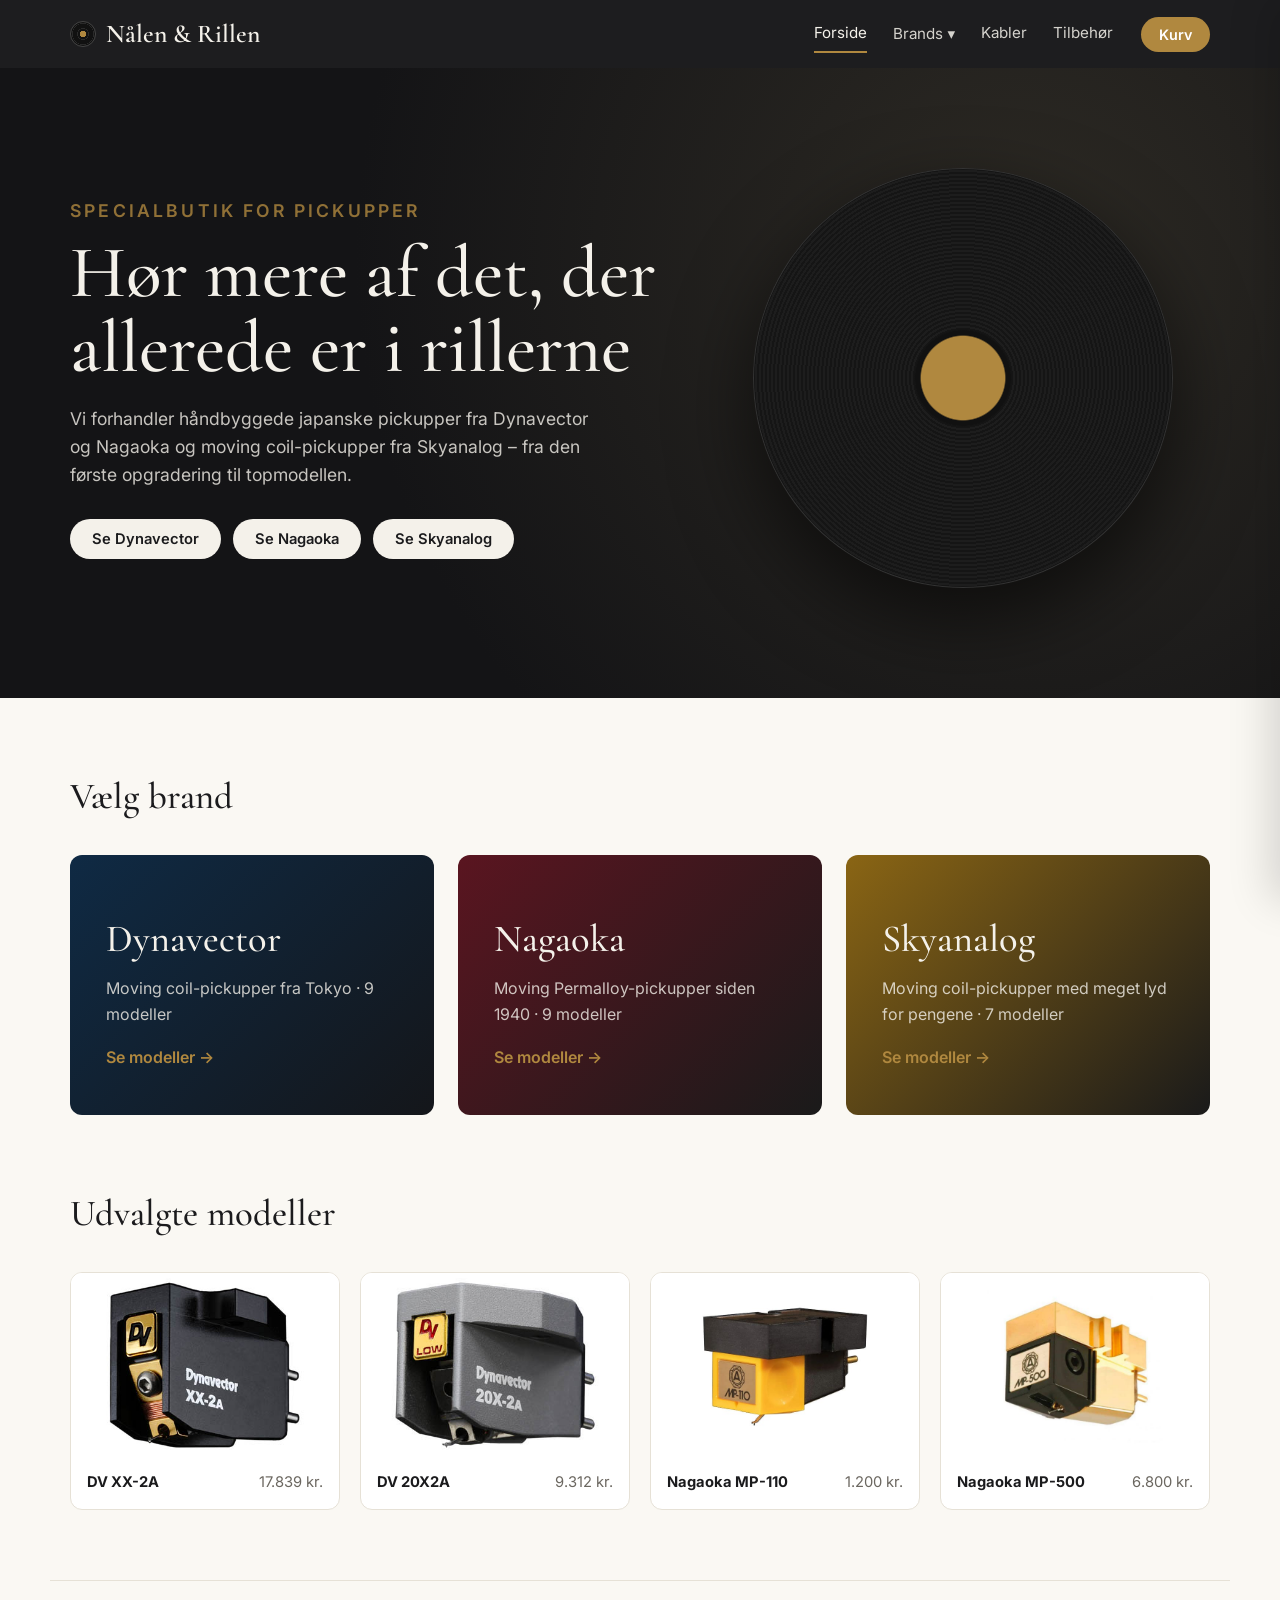
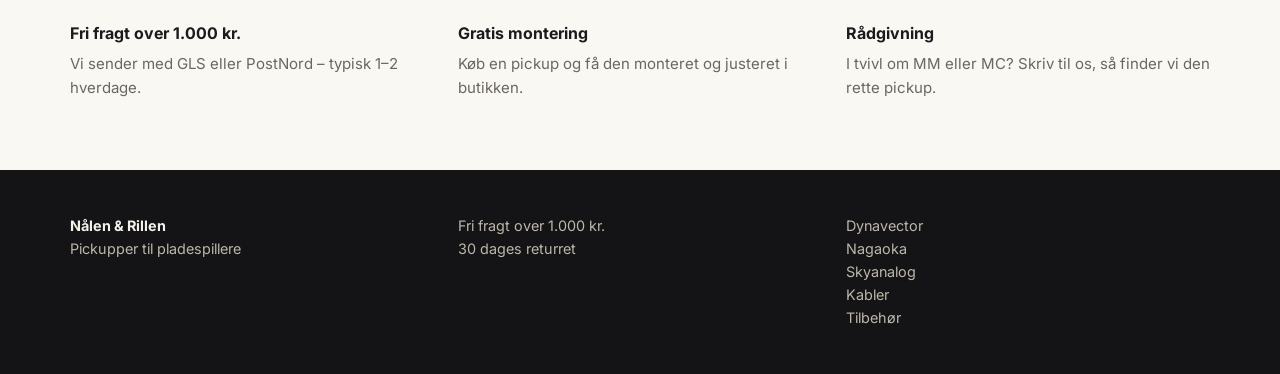
==== index.html @ a2f9fb9b "Nyt brand: Skyanalog (7 MC-pickupper) med priser fra prislisten 2025 og billeder fra skyanalog.com C" ====
<!doctype html>
<html lang="da">
<head>
  <meta charset="utf-8">
  <meta name="viewport" content="width=device-width, initial-scale=1">
  <link rel="preconnect" href="https://fonts.googleapis.com">
  <link href="https://fonts.googleapis.com/css2?family=Cormorant+Garamond:wght@500;600&family=Inter:wght@400;500;600;700&display=swap" rel="stylesheet">
  <link rel="stylesheet" href="css/style.css">
  <script src="js/products.js" defer></script>
  <script src="js/cardas.js" defer></script>
  <script src="js/skyanalog.js" defer></script>
  <script src="js/shop.js" defer></script>
  <title>Nålen & Rillen – Pickupper fra Dynavector, Nagaoka og Skyanalog</title>
</head>
<body data-page="home">
  <section class="hero">
    <div class="wrap hero-inner">
      <div>
        <p class="eyebrow">Specialbutik for pickupper</p>
        <h1>Hør mere af det, der allerede er i rillerne</h1>
        <p>Vi forhandler håndbyggede japanske pickupper fra Dynavector og Nagaoka og moving coil-pickupper fra Skyanalog – fra den første opgradering til topmodellen.</p>
        <div class="hero-actions">
          <a class="btn btn-light" href="dynavector.html">Se Dynavector</a>
          <a class="btn btn-light" href="nagaoka.html">Se Nagaoka</a>
          <a class="btn btn-light" href="skyanalog.html">Se Skyanalog</a>
        </div>
      </div>
      <div class="record" aria-hidden="true"></div>
    </div>
  </section>

  <section>
    <div class="wrap">
      <div class="section-head"><h2>Vælg brand</h2></div>
      <div class="brand-cards">
        <a class="brand-card dv" href="dynavector.html">
          <h3>Dynavector</h3>
          <p>Moving coil-pickupper fra Tokyo · 9 modeller</p>
          <span class="arrow">Se modeller →</span>
        </a>
        <a class="brand-card ng" href="nagaoka.html">
          <h3>Nagaoka</h3>
          <p>Moving Permalloy-pickupper siden 1940 · 9 modeller</p>
          <span class="arrow">Se modeller →</span>
        </a>
        <a class="brand-card sk" href="skyanalog.html">
          <h3>Skyanalog</h3>
          <p>Moving coil-pickupper med meget lyd for pengene · 7 modeller</p>
          <span class="arrow">Se modeller →</span>
        </a>
      </div>
    </div>
  </section>

  <section style="padding-top:0">
    <div class="wrap">
      <div class="section-head"><h2>Udvalgte modeller</h2></div>
      <div class="featured" id="featured"></div>
    </div>
  </section>

  <section style="padding-top:0">
    <div class="wrap usp">
      <div><h4>Fri fragt over 1.000 kr.</h4><p>Vi sender med GLS eller PostNord – typisk 1–2 hverdage.</p></div>
      <div><h4>Gratis montering</h4><p>Køb en pickup og få den monteret og justeret i butikken.</p></div>
      <div><h4>Rådgivning</h4><p>I tvivl om MM eller MC? Skriv til os, så finder vi den rette pickup.</p></div>
    </div>
  </section>
</body>
</html>
---- css/style.css ----
:root {
  --bg: #faf8f3;
  --surface: #ffffff;
  --ink: #1b1b1d;
  --muted: #6b6760;
  --line: #e6e1d6;
  --gold: #b0883f;
  --dark: #141416;
  --radius: 12px;
  --serif: "Cormorant Garamond", Georgia, serif;
  --sans: "Inter", system-ui, -apple-system, sans-serif;
}
* { box-sizing: border-box; }
html { scroll-behavior: smooth; scroll-padding-top: 90px; }
body { margin: 0; background: var(--bg); color: var(--ink); font-family: var(--sans); line-height: 1.6; }
a { color: inherit; }
img, svg { display: block; width: 100%; height: auto; }
.wrap { max-width: 1180px; margin: 0 auto; padding: 0 20px; }

/* Header */
.site-header { position: sticky; top: 0; z-index: 20; background: rgba(20,20,22,.96); color: #f4f1ea; backdrop-filter: blur(6px); }
.header-inner { display: flex; align-items: center; gap: 28px; height: 68px; }
.logo { display: flex; align-items: center; gap: 10px; font-family: var(--serif); font-size: 1.6rem; font-weight: 600; text-decoration: none; }
.logo-disc { width: 26px; height: 26px; border-radius: 50%; background: radial-gradient(circle, var(--gold) 0 18%, #111 19% 30%, #2a2a2a 31% 34%, #111 35% 60%, #2a2a2a 61% 64%, #111 65%); border: 1px solid #444; }
.main-nav { display: flex; gap: 26px; margin-left: auto; align-items: center; }
.main-nav a, .dropdown > span { text-decoration: none; font-size: .95rem; opacity: .85; cursor: pointer; padding: 6px 0; border-bottom: 2px solid transparent; }
.main-nav a:hover, .dropdown > span:hover { opacity: 1; }
.main-nav .active { opacity: 1; border-color: var(--gold); }
.dropdown { position: relative; }
.dropdown-menu { position: absolute; top: 100%; left: -16px; min-width: 180px; padding: 8px; background: #1f1f22; border-radius: 10px; box-shadow: 0 12px 30px rgba(0,0,0,.35); display: none; flex-direction: column; }
.dropdown:hover .dropdown-menu, .dropdown:focus-within .dropdown-menu { display: flex; }
.dropdown-menu a { padding: 10px 12px; border-radius: 6px; border: 0 !important; }
.dropdown-menu a:hover, .dropdown-menu a.active { background: #2c2c30; }
.cart-btn { background: var(--gold); color: #fff; border: 0; border-radius: 999px; padding: 9px 18px; font: 600 .9rem var(--sans); cursor: pointer; display: flex; gap: 8px; align-items: center; }
.cart-count { background: #fff; color: var(--ink); border-radius: 999px; min-width: 22px; padding: 0 6px; font-size: .78rem; line-height: 22px; text-align: center; }
.menu-toggle { display: none; background: none; border: 0; color: inherit; font-size: 1.5rem; margin-left: auto; cursor: pointer; }

/* Buttons */
.btn { border: 0; border-radius: 999px; padding: 11px 22px; font: 600 .92rem var(--sans); cursor: pointer; text-decoration: none; display: inline-block; transition: transform .15s, background .15s; }
.btn:active { transform: scale(.97); }
.btn-primary { background: var(--ink); color: #fff; }
.btn-primary:hover { background: var(--gold); }
.btn-primary:disabled { opacity: .4; cursor: not-allowed; background: var(--ink); }
.btn-light { background: #f4f1ea; color: var(--ink); }
.btn-light:hover { background: var(--gold); color: #fff; }

/* Hero */
.hero { background: radial-gradient(circle at 80% 30%, #2d2a24 0, var(--dark) 60%); color: #f4f1ea; padding: 100px 0 110px; overflow: hidden; }
.hero-inner { display: grid; grid-template-columns: 1.1fr .9fr; gap: 40px; align-items: center; }
.eyebrow { text-transform: uppercase; letter-spacing: .18em; font-size: .78rem; color: var(--gold); margin: 0 0 10px; font-weight: 600; }
.hero h1 { font-family: var(--serif); font-size: clamp(2.6rem, 6vw, 4.6rem); line-height: 1.02; margin: 0 0 20px; font-weight: 500; }
.hero p { font-size: 1.1rem; opacity: .8; max-width: 520px; }
.hero-actions { display: flex; gap: 12px; margin-top: 30px; flex-wrap: wrap; }
.record { aspect-ratio: 1; width: 100%; max-width: 420px; justify-self: center; border-radius: 50%; animation: spin 12s linear infinite;
  background: radial-gradient(circle, var(--gold) 0 14%, #111 14.5% 16%, transparent 16.5%),
    repeating-radial-gradient(circle, #151515 0 2px, #1d1d1d 2px 4px);
  box-shadow: 0 30px 80px rgba(0,0,0,.6), inset 0 0 0 1px #333; }
@keyframes spin { to { transform: rotate(360deg); } }
@media (prefers-reduced-motion: reduce) { .record { animation: none; } }

/* Sections */
section { padding: 70px 0; }
.section-head { display: flex; justify-content: space-between; align-items: end; gap: 20px; margin-bottom: 28px; flex-wrap: wrap; }
h2 { font-family: var(--serif); font-size: 2.3rem; font-weight: 500; margin: 0; }
.brand-cards { display: grid; grid-template-columns: repeat(3, 1fr); gap: 24px; }
.brand-card { position: relative; border-radius: var(--radius); padding: 44px 36px; color: #f4f1ea; text-decoration: none; min-height: 260px; display: flex; flex-direction: column; justify-content: end; overflow: hidden; transition: transform .2s; }
.brand-card:hover { transform: translateY(-4px); }
.brand-card.dv { background: linear-gradient(135deg, #0f2a44, #14161a); }
.brand-card.ng { background: linear-gradient(135deg, #5a1520, #1a1a1a); }
.brand-card.sk { background: linear-gradient(135deg, #8a6514, #1a1a1a); }
.brand-card h3 { font-family: var(--serif); font-size: 2.4rem; font-weight: 500; margin: 0 0 6px; }
.brand-card p { margin: 0 0 18px; opacity: .8; }
.brand-card .arrow { font-weight: 600; color: var(--gold); }

.featured { display: grid; grid-template-columns: repeat(4, 1fr); gap: 20px; }
.mini { background: var(--surface); border: 1px solid var(--line); border-radius: var(--radius); overflow: hidden; text-decoration: none; transition: box-shadow .2s, transform .2s; }
.mini:hover { box-shadow: 0 12px 30px rgba(0,0,0,.08); transform: translateY(-3px); }
.mini-body { padding: 14px 16px; display: flex; justify-content: space-between; gap: 10px; font-size: .92rem; }
.mini-body span { color: var(--muted); white-space: nowrap; }

.usp { display: grid; grid-template-columns: repeat(3, 1fr); gap: 24px; border-top: 1px solid var(--line); padding-top: 40px; }
.usp h4 { margin: 0 0 6px; font-size: 1rem; }
.usp p { margin: 0; color: var(--muted); font-size: .94rem; }

/* Brand page */
.brand-hero { background: var(--dark); color: #f4f1ea; padding: 70px 0; }
.brand-hero h1 { font-family: var(--serif); font-size: clamp(2.6rem, 6vw, 4.2rem); font-weight: 500; margin: 0; line-height: 1; }
.brand-hero .lead { font-size: 1.2rem; color: var(--gold); margin: 10px 0 28px; font-family: var(--serif); font-style: italic; }
.intro-text { columns: 2 320px; column-gap: 40px; opacity: .85; }
.intro-text p { margin: 0 0 1em; break-inside: avoid; }
.toolbar { display: flex; align-items: center; gap: 10px; color: var(--muted); font-size: .92rem; }
select { font: inherit; padding: 8px 12px; border-radius: 8px; border: 1px solid var(--line); background: var(--surface); }

.grid { display: grid; grid-template-columns: repeat(auto-fill, minmax(300px, 1fr)); gap: 26px; }
.product { background: var(--surface); border: 1px solid var(--line); border-radius: var(--radius); overflow: hidden; display: flex; flex-direction: column; transition: box-shadow .2s; }
.product:hover { box-shadow: 0 14px 34px rgba(0,0,0,.08); }
.product:target { outline: 2px solid var(--gold); outline-offset: 3px; }
.product-body { padding: 22px; display: flex; flex-direction: column; flex: 1; }
.product-type { margin: 0; font-size: .75rem; text-transform: uppercase; letter-spacing: .12em; color: var(--gold); font-weight: 600; }
.product h3 { font-family: var(--serif); font-size: 1.7rem; font-weight: 600; margin: 4px 0 10px; line-height: 1.1; }
.product-desc { color: var(--muted); font-size: .94rem; margin: 0 0 16px; }
.specs { display: grid; grid-template-columns: auto 1fr; gap: 4px 14px; font-size: .84rem; margin: 0 0 20px; padding-top: 14px; border-top: 1px solid var(--line); }
.specs dt { color: var(--muted); }
.specs dd { margin: 0; font-weight: 500; }
.product-foot { margin-top: auto; display: flex; justify-content: space-between; align-items: center; gap: 12px; }
.price { font-size: 1.35rem; font-weight: 700; }

/* Cart drawer */
.cart-overlay { position: fixed; inset: 0; background: rgba(0,0,0,.4); opacity: 0; pointer-events: none; transition: opacity .25s; z-index: 40; }
.cart-drawer { position: fixed; top: 0; right: 0; height: 100%; width: min(400px, 100%); background: var(--surface); z-index: 50; transform: translateX(100%); transition: transform .3s ease; display: flex; flex-direction: column; box-shadow: -10px 0 40px rgba(0,0,0,.15); }
.cart-open .cart-overlay { opacity: 1; pointer-events: auto; }
.cart-open .cart-drawer { transform: none; }
.cart-head { display: flex; justify-content: space-between; align-items: center; padding: 20px 22px; border-bottom: 1px solid var(--line); }
.cart-head h2 { font-size: 1.7rem; }
.cart-head button { background: none; border: 0; font-size: 1.2rem; cursor: pointer; }
#cart-items { list-style: none; margin: 0; padding: 10px 22px; overflow-y: auto; flex: 1; }
.cart-item { display: flex; gap: 14px; padding: 14px 0; border-bottom: 1px solid var(--line); }
.cart-thumb { width: 90px; flex-shrink: 0; border-radius: 8px; overflow: hidden; }
.cart-info { display: flex; flex-direction: column; gap: 2px; font-size: .92rem; }
.cart-info span { color: var(--muted); }
.qty { display: flex; align-items: center; gap: 10px; margin-top: 6px; }
.qty button { width: 28px; height: 28px; border-radius: 50%; border: 1px solid var(--line); background: var(--bg); cursor: pointer; }
.qty span { color: var(--ink); min-width: 16px; text-align: center; }
.cart-empty { color: var(--muted); padding: 30px 0; text-align: center; }
.cart-foot { padding: 20px 22px; border-top: 1px solid var(--line); }
.cart-sum { display: flex; justify-content: space-between; margin-bottom: 14px; }
.cart-foot .btn { width: 100%; }

/* Footer */
.site-footer { background: var(--dark); color: #bdb7aa; padding: 44px 0; font-size: .9rem; }
.footer-inner { display: grid; grid-template-columns: repeat(3, 1fr); gap: 24px; }
.site-footer strong { color: #f4f1ea; }
.site-footer a { text-decoration: none; }
.site-footer a:hover { color: var(--gold); }

/* Responsive */
@media (max-width: 900px) {
  .hero-inner { grid-template-columns: 1fr; }
  .record { max-width: 260px; }
  .featured { grid-template-columns: 1fr 1fr; }
}
@media (max-width: 680px) {
  .wrap { padding: 0 16px; }
  .menu-toggle { display: block; }
  .header-inner { gap: 12px; }
  .main-nav { display: none; position: absolute; top: 68px; left: 0; right: 0; background: var(--dark); flex-direction: column; align-items: stretch; gap: 0; padding: 8px 16px 16px; }
  .menu-open .main-nav { display: flex; }
  .main-nav a, .dropdown > span { padding: 12px 0; border: 0; }
  .dropdown-menu { display: flex; position: static; background: none; box-shadow: none; padding: 0 0 0 14px; }
  .brand-cards, .usp, .footer-inner { grid-template-columns: 1fr; }
  .hero { padding: 60px 0; }
  .grid { grid-template-columns: 1fr; }
}

/* Rigtige produktfotos: samme format som tegningerne */
.product-img img, .cart-thumb img { aspect-ratio: 320 / 220; object-fit: contain; background: #fff; }

/* Valg af længde/stik på kabler */
.variants { display: grid; grid-template-columns: 1fr 1fr; gap: 10px; margin: 4px 0 14px; }
.variants label { display: flex; flex-direction: column; gap: 4px; font-size: .78rem; font-weight: 600; text-transform: uppercase; letter-spacing: .06em; color: #777; }
.variants select { font: inherit; font-size: .95rem; text-transform: none; letter-spacing: 0; color: #222; padding: 8px 10px; border: 1px solid #d8d2c4; border-radius: 8px; background: #fff; }
@media (max-width: 420px) { .variants { grid-template-columns: 1fr; } }

/* Grupper på kabelsiden */
.grid.grouped { display: block; }
.group { margin-bottom: 48px; scroll-margin-top: 90px; }
.group-title { font-family: "Cormorant Garamond", Georgia, serif; font-size: 1.8rem; font-weight: 600; margin: 0 0 18px; padding-bottom: 8px; border-bottom: 1px solid #e3ddcf; }
.group-nav { display: flex; flex-wrap: wrap; gap: 8px; margin-top: 22px; }
.group-nav a { padding: 7px 14px; border: 1px solid rgba(255,255,255,.25); border-radius: 999px; color: inherit; text-decoration: none; font-size: .9rem; }
.group-nav a:hover { border-color: #c9a24b; color: #c9a24b; }

.variants.single { grid-template-columns: 1fr; }
.variants select.needs-choice { border-color: #c0392b; box-shadow: 0 0 0 3px rgba(192,57,43,.18); }
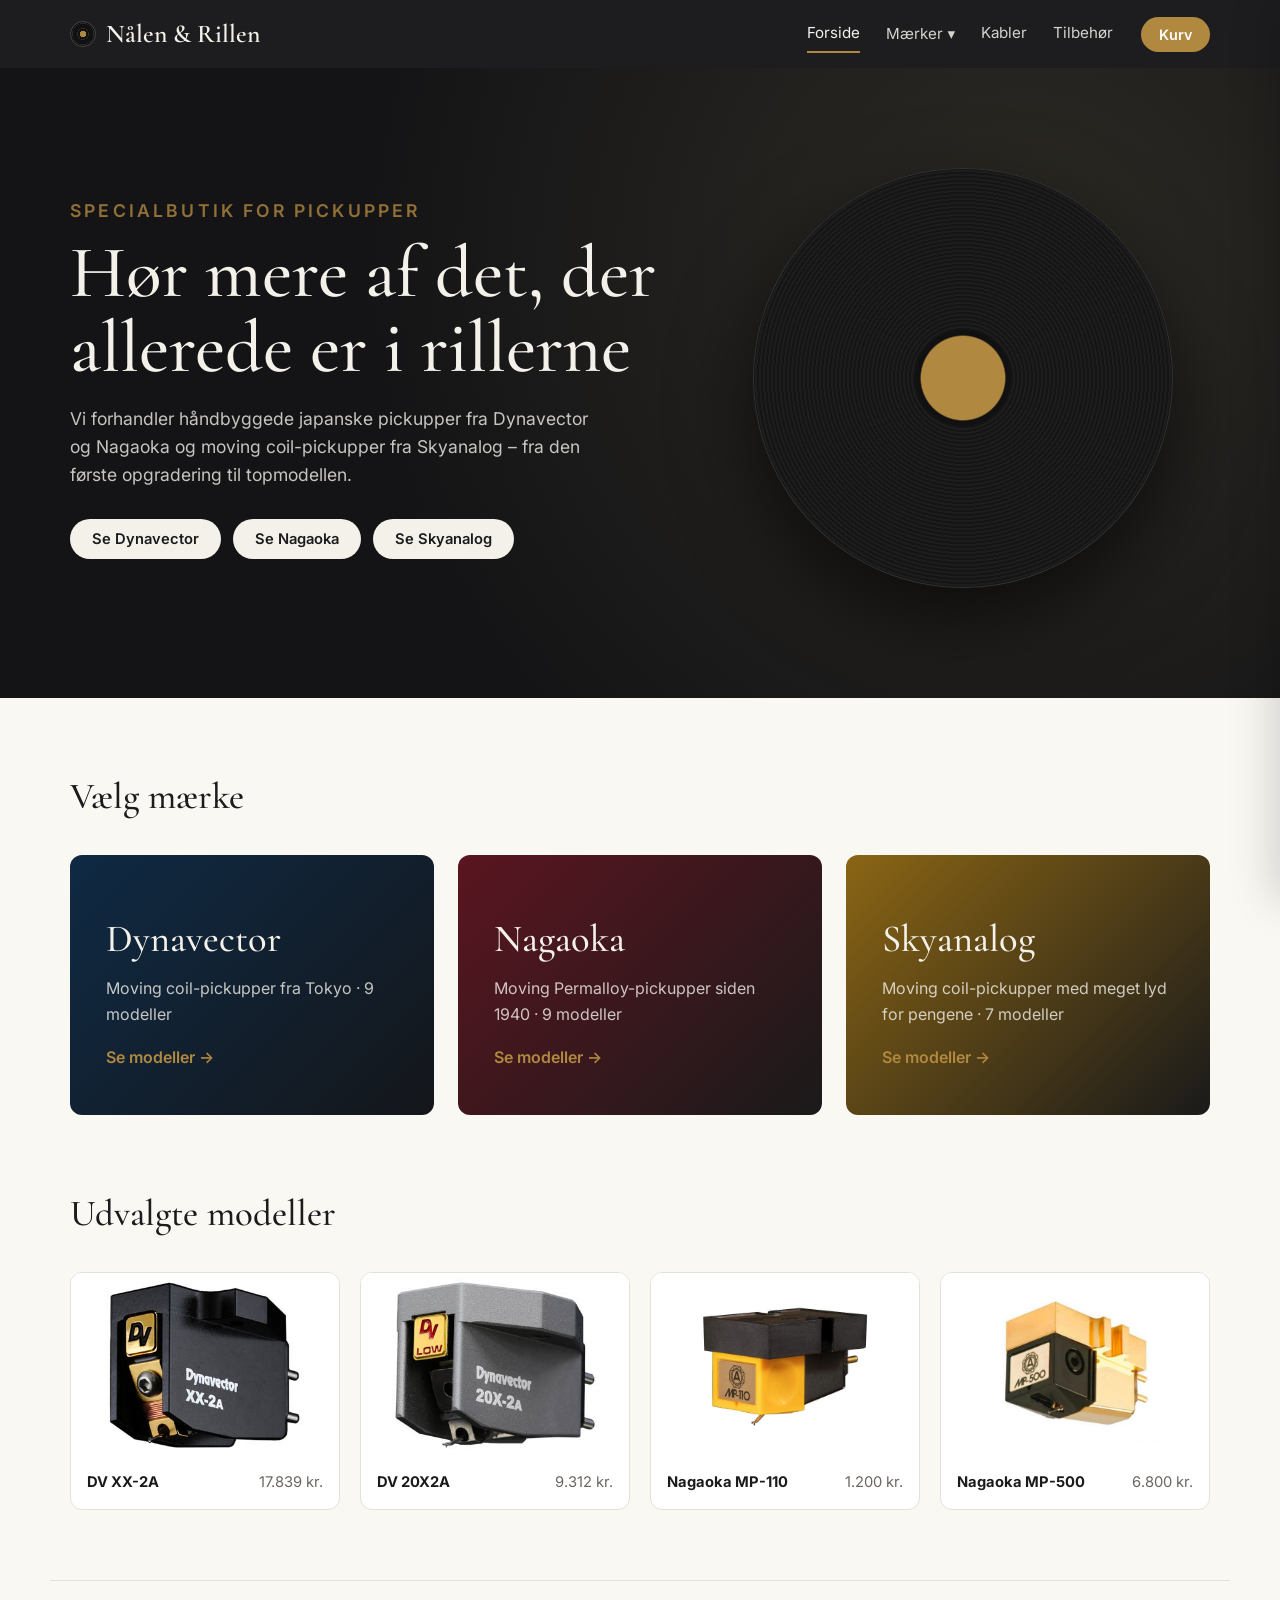
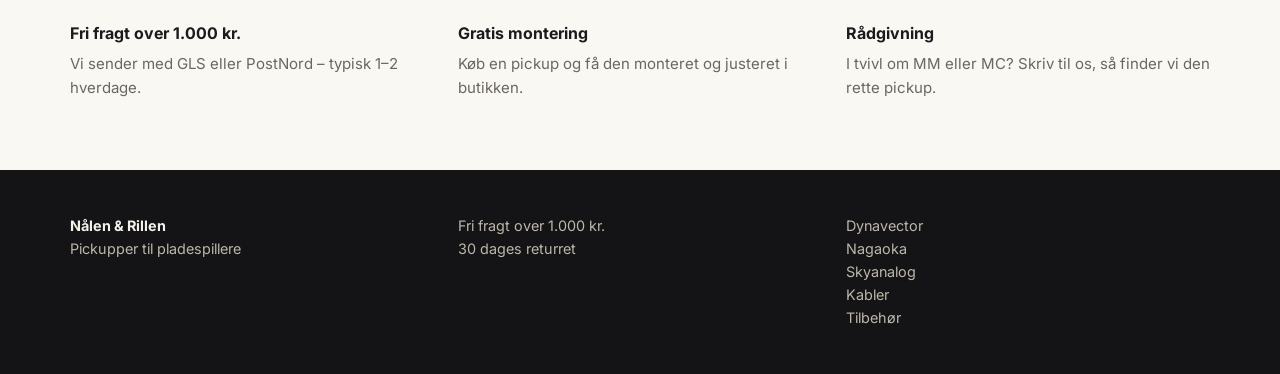
==== commit 64945e19: "Brands → Mærker i menu og på forsiden Co-Authored-By: Claude Opus 5.5 <noreply@anthropic.com>" ====
--- a/index.html
+++ b/index.html
@@ -31,7 +31,7 @@
 
   <section>
     <div class="wrap">
-      <div class="section-head"><h2>Vælg brand</h2></div>
+      <div class="section-head"><h2>Vælg mærke</h2></div>
       <div class="brand-cards">
         <a class="brand-card dv" href="dynavector.html">
           <h3>Dynavector</h3>
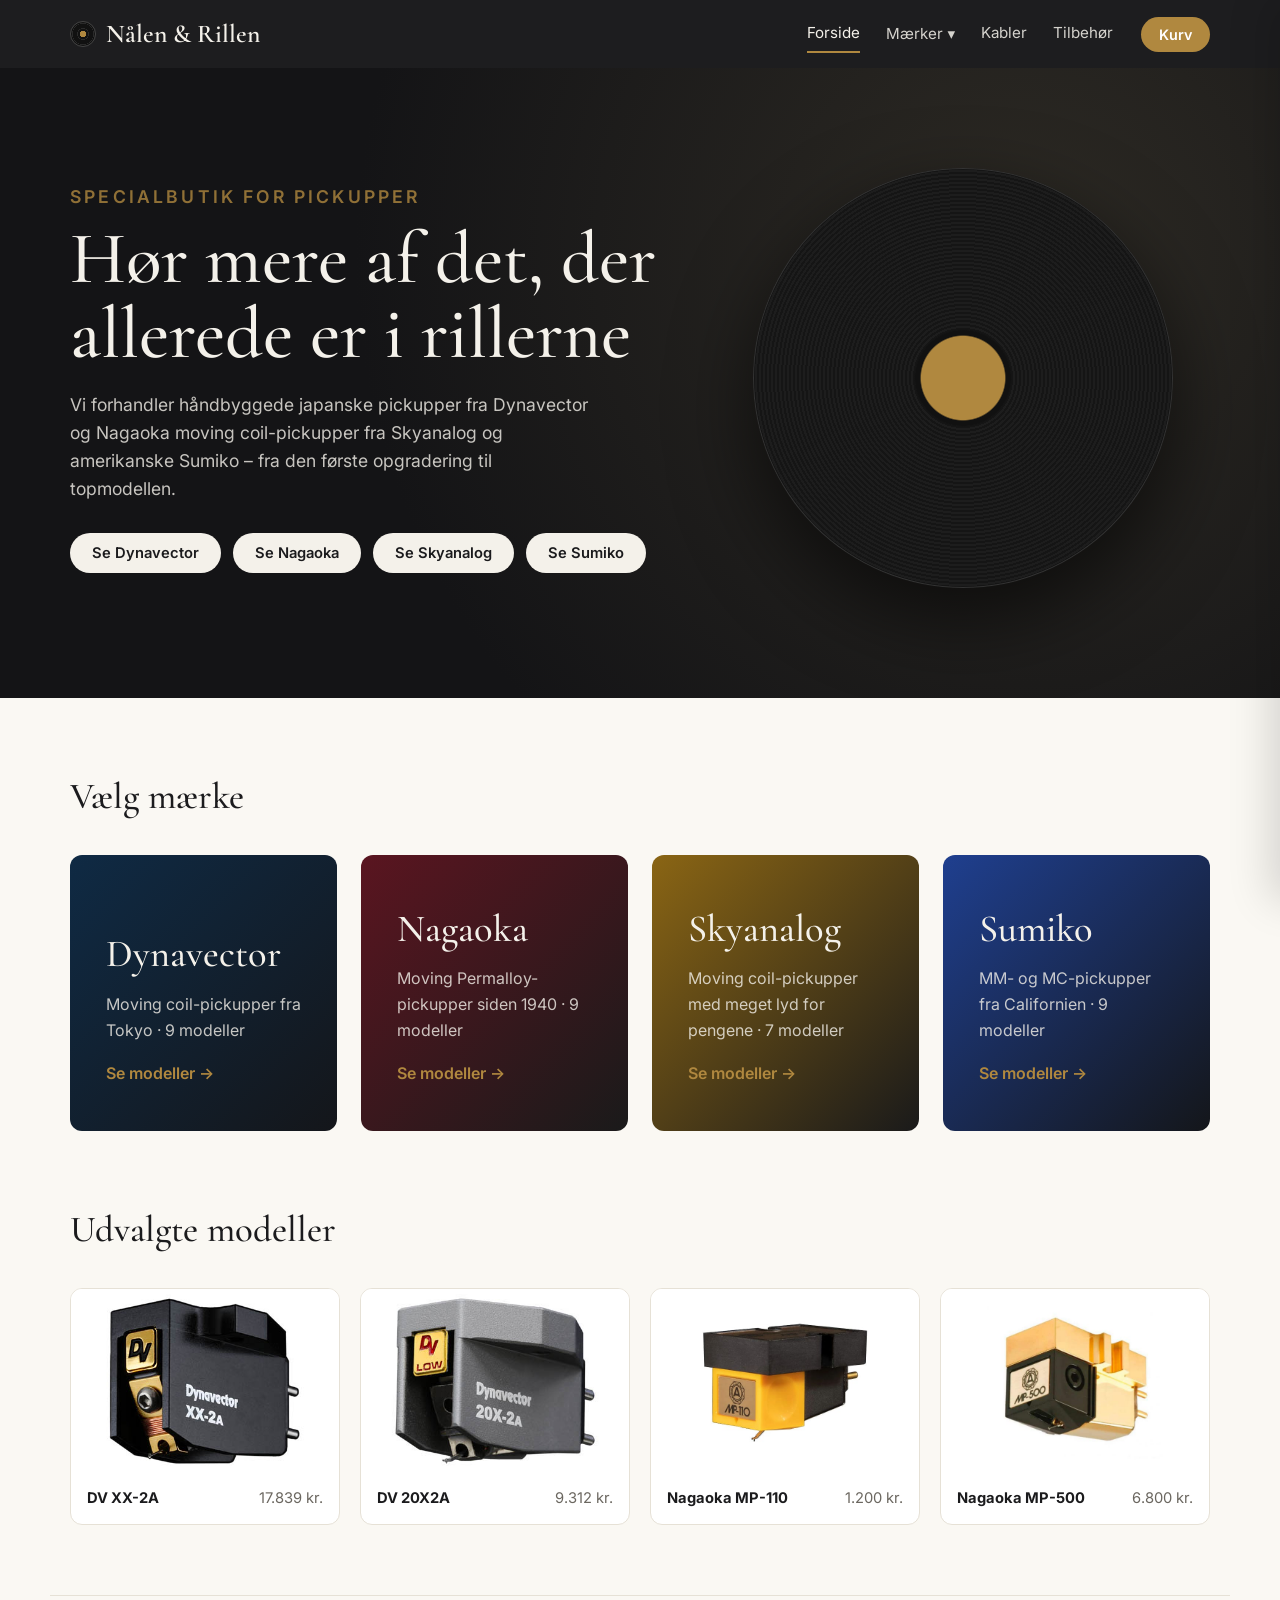
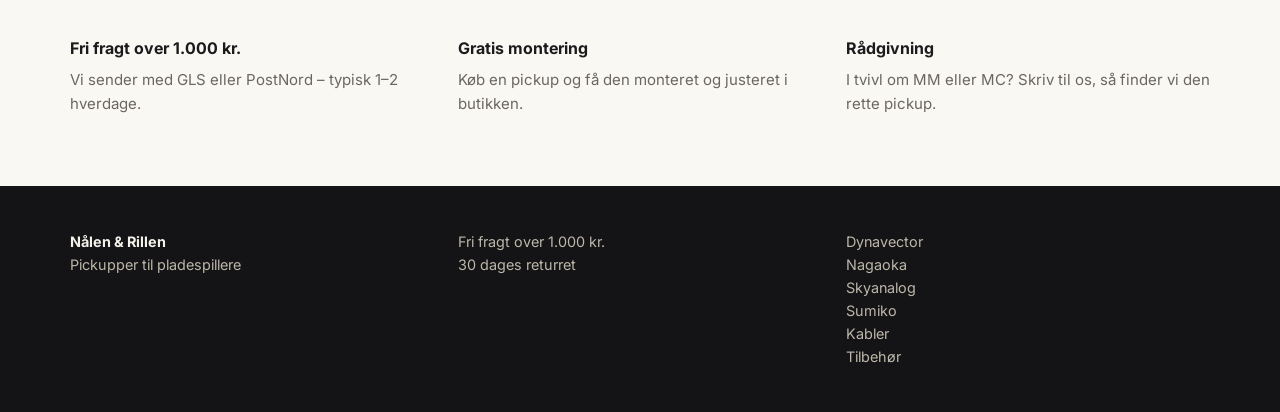
==== commit 8b9cbb90: "Nyt mærke: Sumiko (9 pickupper) med priser fra Classic HiFi-prislisten 2026 og billeder fra PS Audio" ====
--- a/index.html
+++ b/index.html
@@ -9,8 +9,9 @@
   <script src="js/products.js" defer></script>
   <script src="js/cardas.js" defer></script>
   <script src="js/skyanalog.js" defer></script>
+  <script src="js/sumiko.js" defer></script>
   <script src="js/shop.js" defer></script>
-  <title>Nålen & Rillen – Pickupper fra Dynavector, Nagaoka og Skyanalog</title>
+  <title>Nålen & Rillen – Pickupper fra Dynavector, Nagaoka, Skyanalog og Sumiko</title>
 </head>
 <body data-page="home">
   <section class="hero">
@@ -18,11 +19,12 @@
       <div>
         <p class="eyebrow">Specialbutik for pickupper</p>
         <h1>Hør mere af det, der allerede er i rillerne</h1>
-        <p>Vi forhandler håndbyggede japanske pickupper fra Dynavector og Nagaoka og moving coil-pickupper fra Skyanalog – fra den første opgradering til topmodellen.</p>
+        <p>Vi forhandler håndbyggede japanske pickupper fra Dynavector og Nagaoka moving coil-pickupper fra Skyanalog og amerikanske Sumiko – fra den første opgradering til topmodellen.</p>
         <div class="hero-actions">
           <a class="btn btn-light" href="dynavector.html">Se Dynavector</a>
           <a class="btn btn-light" href="nagaoka.html">Se Nagaoka</a>
           <a class="btn btn-light" href="skyanalog.html">Se Skyanalog</a>
+          <a class="btn btn-light" href="sumiko.html">Se Sumiko</a>
         </div>
       </div>
       <div class="record" aria-hidden="true"></div>
@@ -48,6 +50,11 @@
           <p>Moving coil-pickupper med meget lyd for pengene · 7 modeller</p>
           <span class="arrow">Se modeller →</span>
         </a>
+        <a class="brand-card su" href="sumiko.html">
+          <h3>Sumiko</h3>
+          <p>MM- og MC-pickupper fra Californien · 9 modeller</p>
+          <span class="arrow">Se modeller →</span>
+        </a>
       </div>
     </div>
   </section>
--- a/css/style.css
+++ b/css/style.css
@@ -62,12 +62,13 @@
 section { padding: 70px 0; }
 .section-head { display: flex; justify-content: space-between; align-items: end; gap: 20px; margin-bottom: 28px; flex-wrap: wrap; }
 h2 { font-family: var(--serif); font-size: 2.3rem; font-weight: 500; margin: 0; }
-.brand-cards { display: grid; grid-template-columns: repeat(3, 1fr); gap: 24px; }
+.brand-cards { display: grid; grid-template-columns: repeat(auto-fit, minmax(240px, 1fr)); gap: 24px; }
 .brand-card { position: relative; border-radius: var(--radius); padding: 44px 36px; color: #f4f1ea; text-decoration: none; min-height: 260px; display: flex; flex-direction: column; justify-content: end; overflow: hidden; transition: transform .2s; }
 .brand-card:hover { transform: translateY(-4px); }
 .brand-card.dv { background: linear-gradient(135deg, #0f2a44, #14161a); }
 .brand-card.ng { background: linear-gradient(135deg, #5a1520, #1a1a1a); }
 .brand-card.sk { background: linear-gradient(135deg, #8a6514, #1a1a1a); }
+.brand-card.su { background: linear-gradient(135deg, #1f3f8f, #14161a); }
 .brand-card h3 { font-family: var(--serif); font-size: 2.4rem; font-weight: 500; margin: 0 0 6px; }
 .brand-card p { margin: 0 0 18px; opacity: .8; }
 .brand-card .arrow { font-weight: 600; color: var(--gold); }
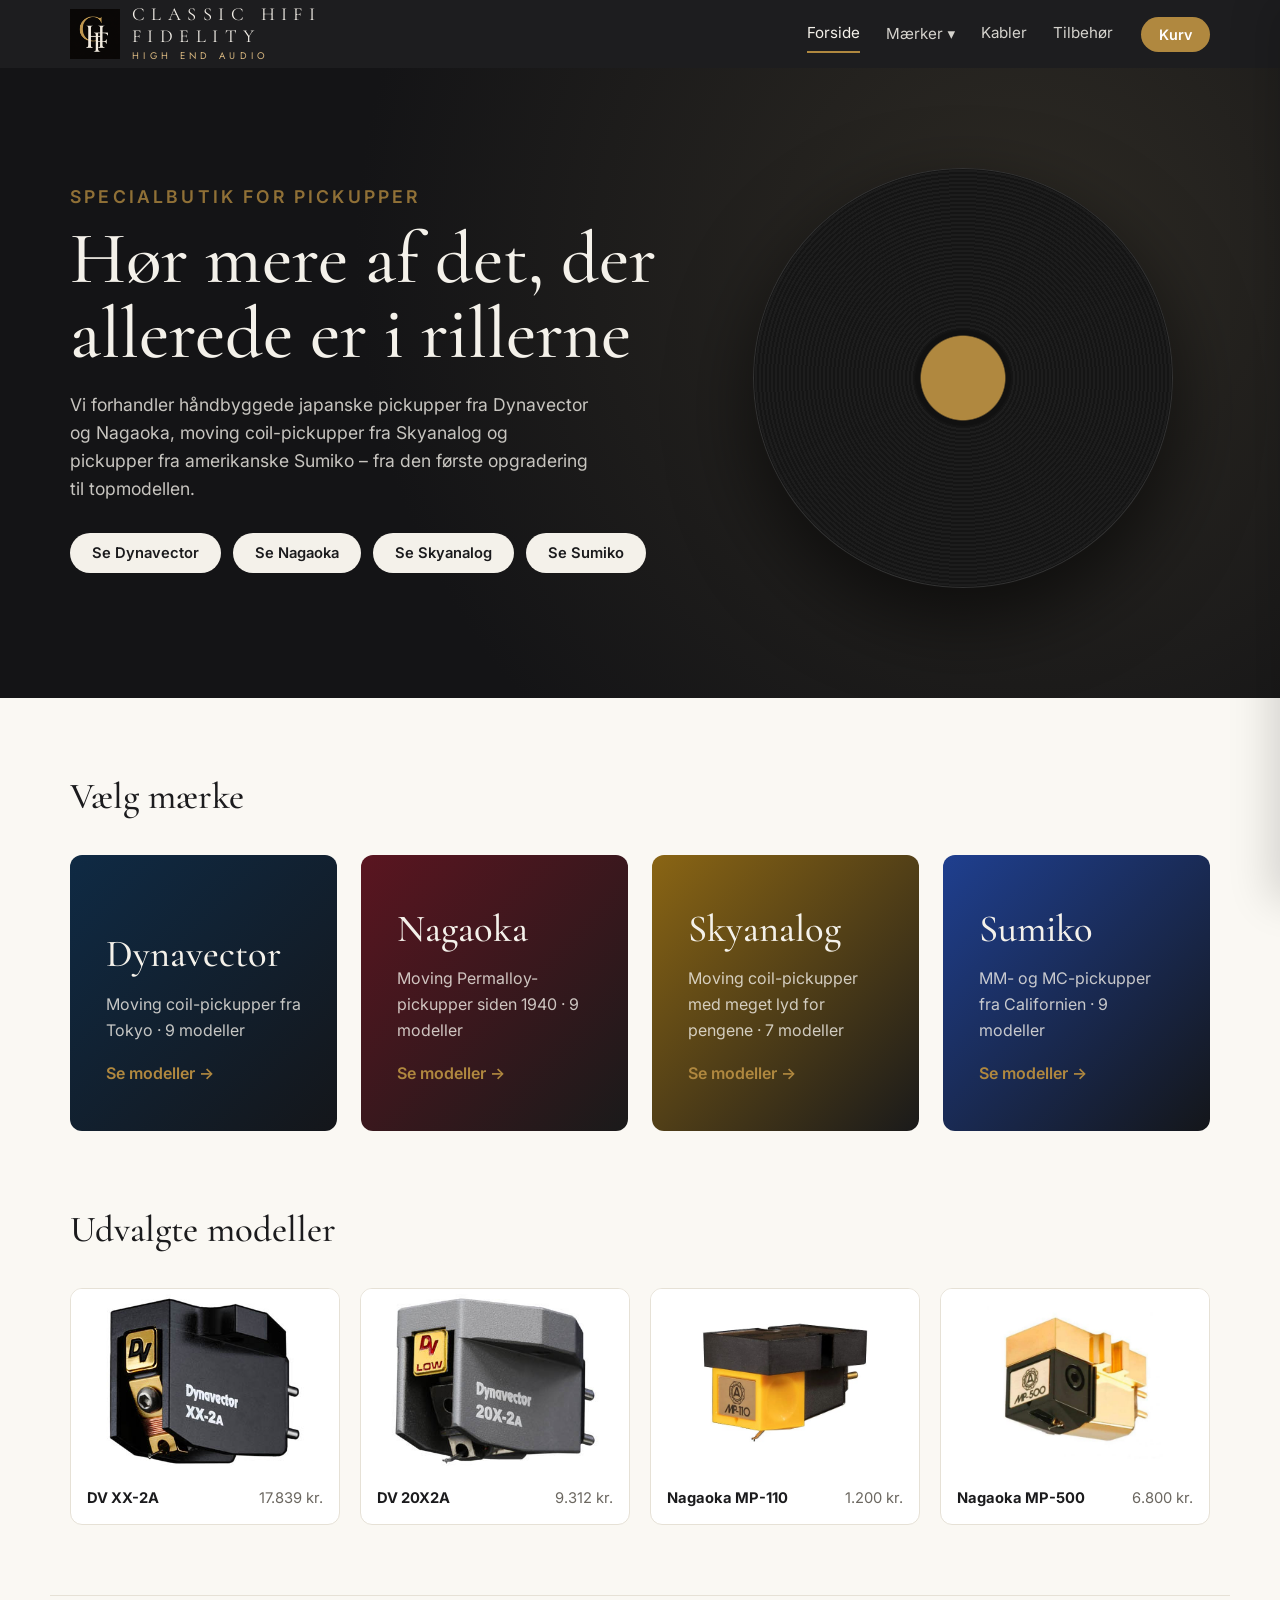
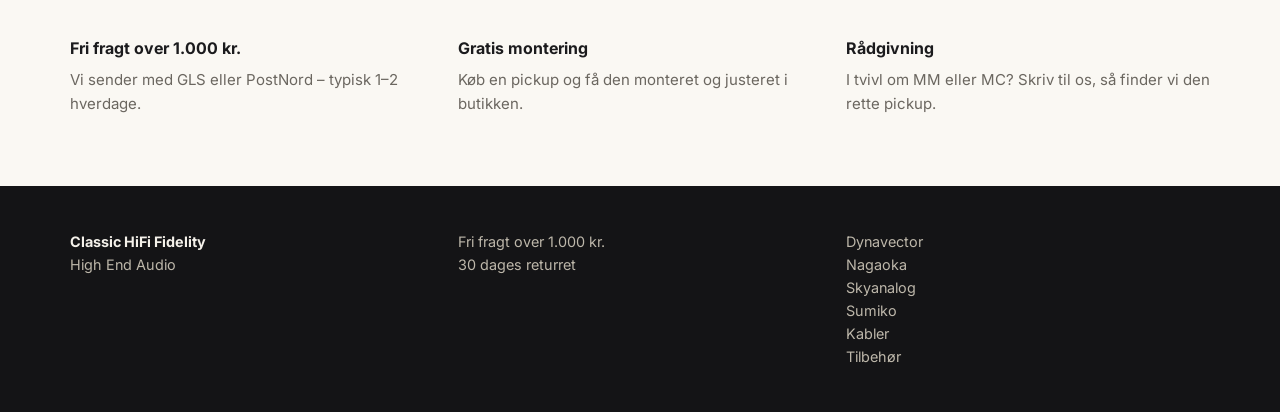
==== commit dc675e56: "Nyt navn: Classic HiFi Fidelity – High End Audio med logo og favicon fra classic-hifi.dk Co-Authored" ====
--- a/index.html
+++ b/index.html
@@ -4,14 +4,16 @@
   <meta charset="utf-8">
   <meta name="viewport" content="width=device-width, initial-scale=1">
   <link rel="preconnect" href="https://fonts.googleapis.com">
-  <link href="https://fonts.googleapis.com/css2?family=Cormorant+Garamond:wght@500;600&family=Inter:wght@400;500;600;700&display=swap" rel="stylesheet">
+  <link href="https://fonts.googleapis.com/css2?family=Cormorant+Garamond:wght@500;600&family=Inter:wght@400;500;600;700&family=Jost:wght@400&display=swap" rel="stylesheet">
   <link rel="stylesheet" href="css/style.css">
+  <link rel="icon" type="image/png" sizes="32x32" href="img/favicon-32.png">
+  <link rel="apple-touch-icon" href="img/apple-touch-icon.png">
   <script src="js/products.js" defer></script>
   <script src="js/cardas.js" defer></script>
   <script src="js/skyanalog.js" defer></script>
   <script src="js/sumiko.js" defer></script>
   <script src="js/shop.js" defer></script>
-  <title>Nålen & Rillen – Pickupper fra Dynavector, Nagaoka, Skyanalog og Sumiko</title>
+  <title>Classic HiFi Fidelity – Pickupper fra Dynavector, Nagaoka, Skyanalog og Sumiko</title>
 </head>
 <body data-page="home">
   <section class="hero">
@@ -19,7 +21,7 @@
       <div>
         <p class="eyebrow">Specialbutik for pickupper</p>
         <h1>Hør mere af det, der allerede er i rillerne</h1>
-        <p>Vi forhandler håndbyggede japanske pickupper fra Dynavector og Nagaoka moving coil-pickupper fra Skyanalog og amerikanske Sumiko – fra den første opgradering til topmodellen.</p>
+        <p>Vi forhandler håndbyggede japanske pickupper fra Dynavector og Nagaoka, moving coil-pickupper fra Skyanalog og pickupper fra amerikanske Sumiko – fra den første opgradering til topmodellen.</p>
         <div class="hero-actions">
           <a class="btn btn-light" href="dynavector.html">Se Dynavector</a>
           <a class="btn btn-light" href="nagaoka.html">Se Nagaoka</a>
--- a/css/style.css
+++ b/css/style.css
@@ -20,7 +20,13 @@
 /* Header */
 .site-header { position: sticky; top: 0; z-index: 20; background: rgba(20,20,22,.96); color: #f4f1ea; backdrop-filter: blur(6px); }
 .header-inner { display: flex; align-items: center; gap: 28px; height: 68px; }
-.logo { display: flex; align-items: center; gap: 10px; font-family: var(--serif); font-size: 1.6rem; font-weight: 600; text-decoration: none; }
+.logo { display: flex; align-items: center; gap: 12px; text-decoration: none; color: #f3efe8; }
+.logo-mark { width: 50px; height: 50px; flex: none; background: #000; overflow: hidden; display: block; }
+.logo-mark img { width: 100%; height: 100%; object-fit: contain; transform: scale(1.35); display: block; }
+.logo-text { display: flex; flex-direction: column; }
+.logo-name { font-family: "Cormorant Garamond", Georgia, serif; font-size: 1.15rem; font-weight: 400; letter-spacing: .35em; line-height: 1.2; text-transform: uppercase; color: #f3efe8; }
+.logo-sub { font-family: Jost, "Segoe UI", sans-serif; font-size: .6rem; letter-spacing: .45em; text-transform: uppercase; color: #dab981; margin-top: 2px; }
+@media (max-width: 480px) { .logo-name { font-size: .95rem; letter-spacing: .25em; } .logo-mark { width: 42px; height: 42px; } }
 .logo-disc { width: 26px; height: 26px; border-radius: 50%; background: radial-gradient(circle, var(--gold) 0 18%, #111 19% 30%, #2a2a2a 31% 34%, #111 35% 60%, #2a2a2a 61% 64%, #111 65%); border: 1px solid #444; }
 .main-nav { display: flex; gap: 26px; margin-left: auto; align-items: center; }
 .main-nav a, .dropdown > span { text-decoration: none; font-size: .95rem; opacity: .85; cursor: pointer; padding: 6px 0; border-bottom: 2px solid transparent; }
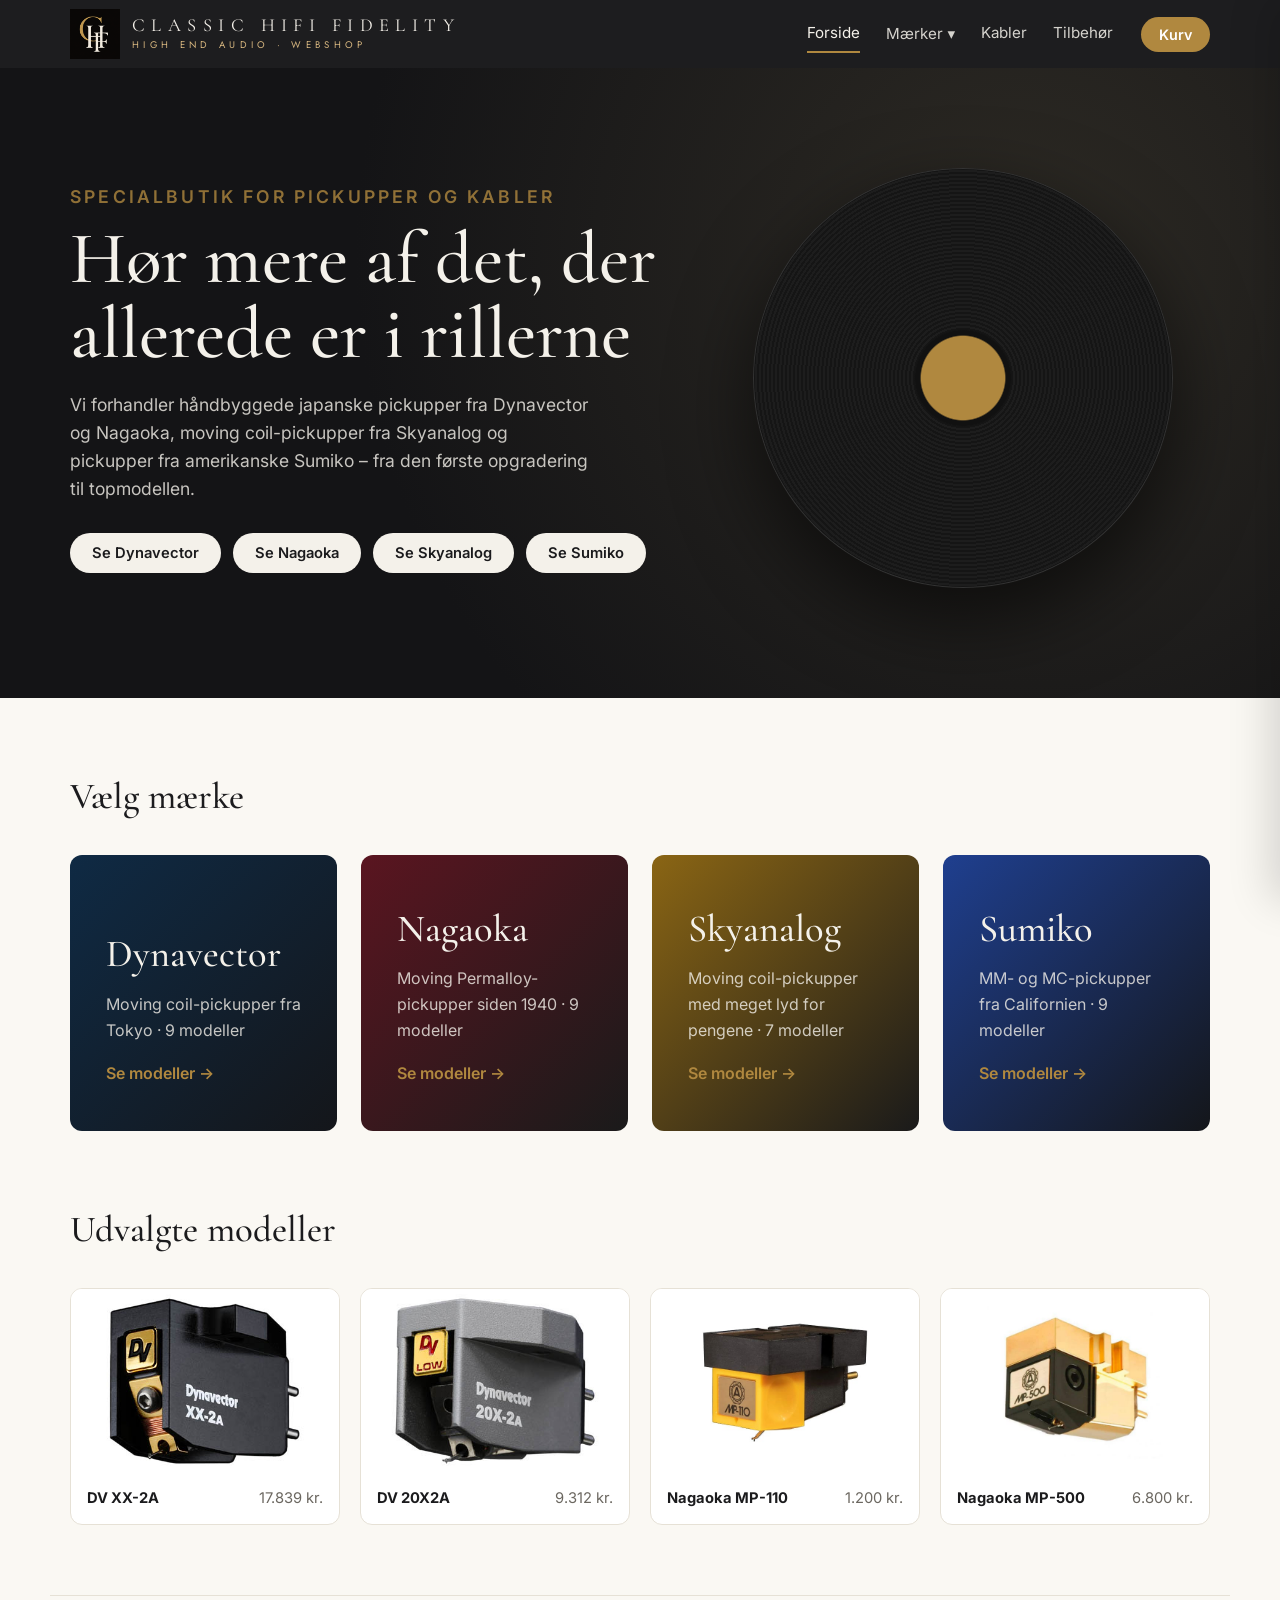
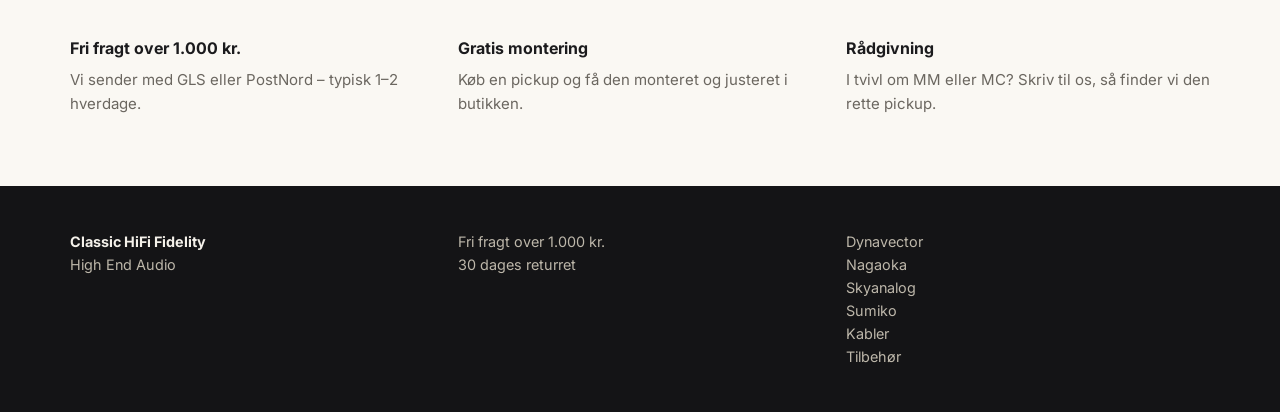
==== commit df1554e1: "Forside: Specialbutik for pickupper og kabler Co-Authored-By: Claude Opus 5.5 <noreply@anthropic.com" ====
--- a/index.html
+++ b/index.html
@@ -19,7 +19,7 @@
   <section class="hero">
     <div class="wrap hero-inner">
       <div>
-        <p class="eyebrow">Specialbutik for pickupper</p>
+        <p class="eyebrow">Specialbutik for pickupper og kabler</p>
         <h1>Hør mere af det, der allerede er i rillerne</h1>
         <p>Vi forhandler håndbyggede japanske pickupper fra Dynavector og Nagaoka, moving coil-pickupper fra Skyanalog og pickupper fra amerikanske Sumiko – fra den første opgradering til topmodellen.</p>
         <div class="hero-actions">
--- a/css/style.css
+++ b/css/style.css
@@ -26,7 +26,8 @@
 .logo-text { display: flex; flex-direction: column; }
 .logo-name { font-family: "Cormorant Garamond", Georgia, serif; font-size: 1.15rem; font-weight: 400; letter-spacing: .35em; line-height: 1.2; text-transform: uppercase; color: #f3efe8; }
 .logo-sub { font-family: Jost, "Segoe UI", sans-serif; font-size: .6rem; letter-spacing: .45em; text-transform: uppercase; color: #dab981; margin-top: 2px; }
-@media (max-width: 480px) { .logo-name { font-size: .95rem; letter-spacing: .25em; } .logo-mark { width: 42px; height: 42px; } }
+@media (max-width: 480px) { .logo { gap: 8px; } .logo-name { font-size: .78rem; letter-spacing: .14em; } .logo-sub { font-size: .5rem; letter-spacing: .22em; } .logo-mark { width: 38px; height: 38px; } }
+.logo-sub, .logo-name { white-space: nowrap; }
 .logo-disc { width: 26px; height: 26px; border-radius: 50%; background: radial-gradient(circle, var(--gold) 0 18%, #111 19% 30%, #2a2a2a 31% 34%, #111 35% 60%, #2a2a2a 61% 64%, #111 65%); border: 1px solid #444; }
 .main-nav { display: flex; gap: 26px; margin-left: auto; align-items: center; }
 .main-nav a, .dropdown > span { text-decoration: none; font-size: .95rem; opacity: .85; cursor: pointer; padding: 6px 0; border-bottom: 2px solid transparent; }
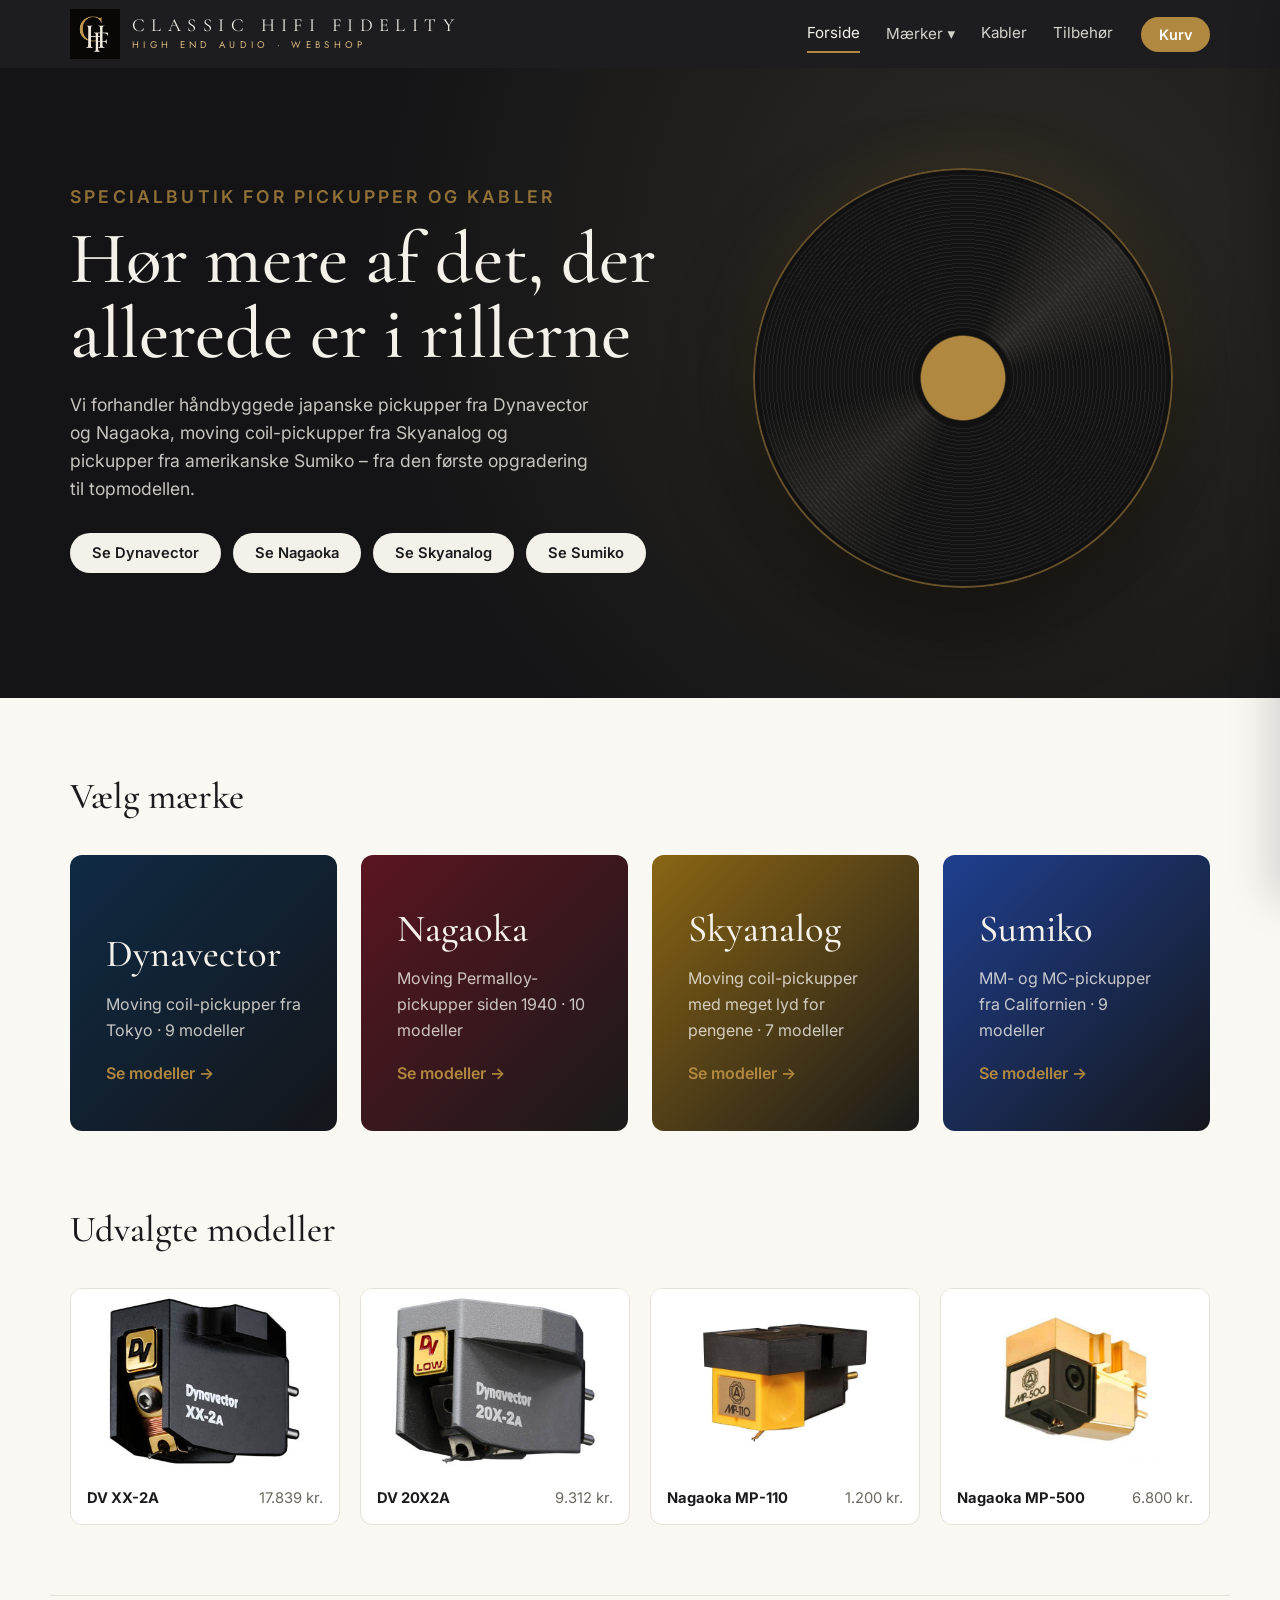
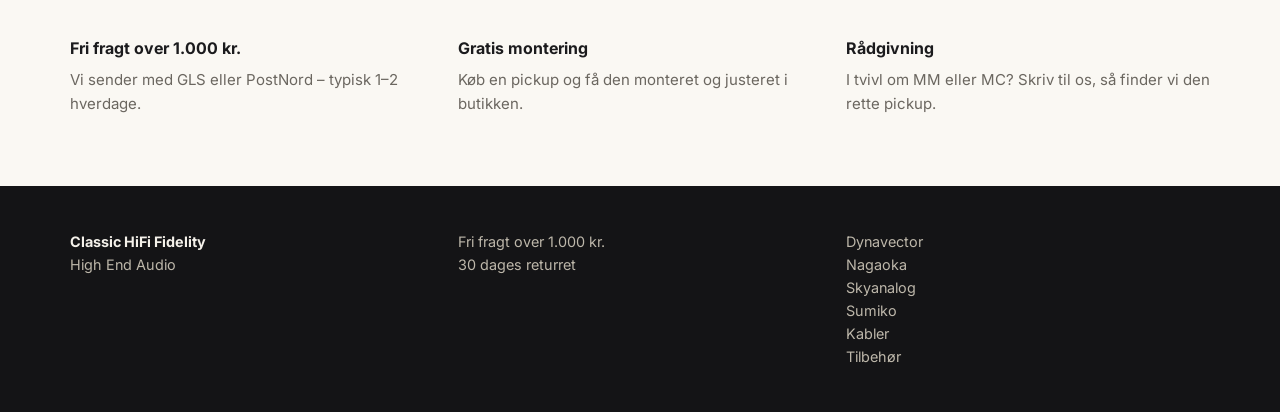
==== commit 18ec8154: "Nagaoka: DJ-03HD med headshell (1.420 kr.) og nål GJN-03D (520 kr.), billede fra nagaoka.co.jp Co-Au" ====
--- a/index.html
+++ b/index.html
@@ -44,7 +44,7 @@
         </a>
         <a class="brand-card ng" href="nagaoka.html">
           <h3>Nagaoka</h3>
-          <p>Moving Permalloy-pickupper siden 1940 · 9 modeller</p>
+          <p>Moving Permalloy-pickupper siden 1940 · 10 modeller</p>
           <span class="arrow">Se modeller →</span>
         </a>
         <a class="brand-card sk" href="skyanalog.html">
--- a/css/style.css
+++ b/css/style.css
@@ -59,9 +59,14 @@
 .hero p { font-size: 1.1rem; opacity: .8; max-width: 520px; }
 .hero-actions { display: flex; gap: 12px; margin-top: 30px; flex-wrap: wrap; }
 .record { aspect-ratio: 1; width: 100%; max-width: 420px; justify-self: center; border-radius: 50%; animation: spin 12s linear infinite;
-  background: radial-gradient(circle, var(--gold) 0 14%, #111 14.5% 16%, transparent 16.5%),
-    repeating-radial-gradient(circle, #151515 0 2px, #1d1d1d 2px 4px);
-  box-shadow: 0 30px 80px rgba(0,0,0,.6), inset 0 0 0 1px #333; }
+  background:
+    /* guld-centrum */
+    radial-gradient(circle, var(--gold) 0 14%, #111 14.5% 16%, transparent 16.5%),
+    /* lysrefleks, der viser at pladen drejer */
+    conic-gradient(from 20deg, rgba(255,255,255,0) 0deg, rgba(255,240,210,.10) 30deg, rgba(255,255,255,0) 60deg, rgba(255,255,255,0) 180deg, rgba(255,240,210,.08) 210deg, rgba(255,255,255,0) 240deg),
+    /* riller */
+    repeating-radial-gradient(circle, #121212 0 2px, #222 2px 3px, #161616 3px 4px);
+  box-shadow: 0 30px 80px rgba(0,0,0,.6), 0 0 60px rgba(176,136,63,.18), inset 0 0 0 2px rgba(176,136,63,.55), inset 0 0 0 6px #111; }
 @keyframes spin { to { transform: rotate(360deg); } }
 @media (prefers-reduced-motion: reduce) { .record { animation: none; } }
 
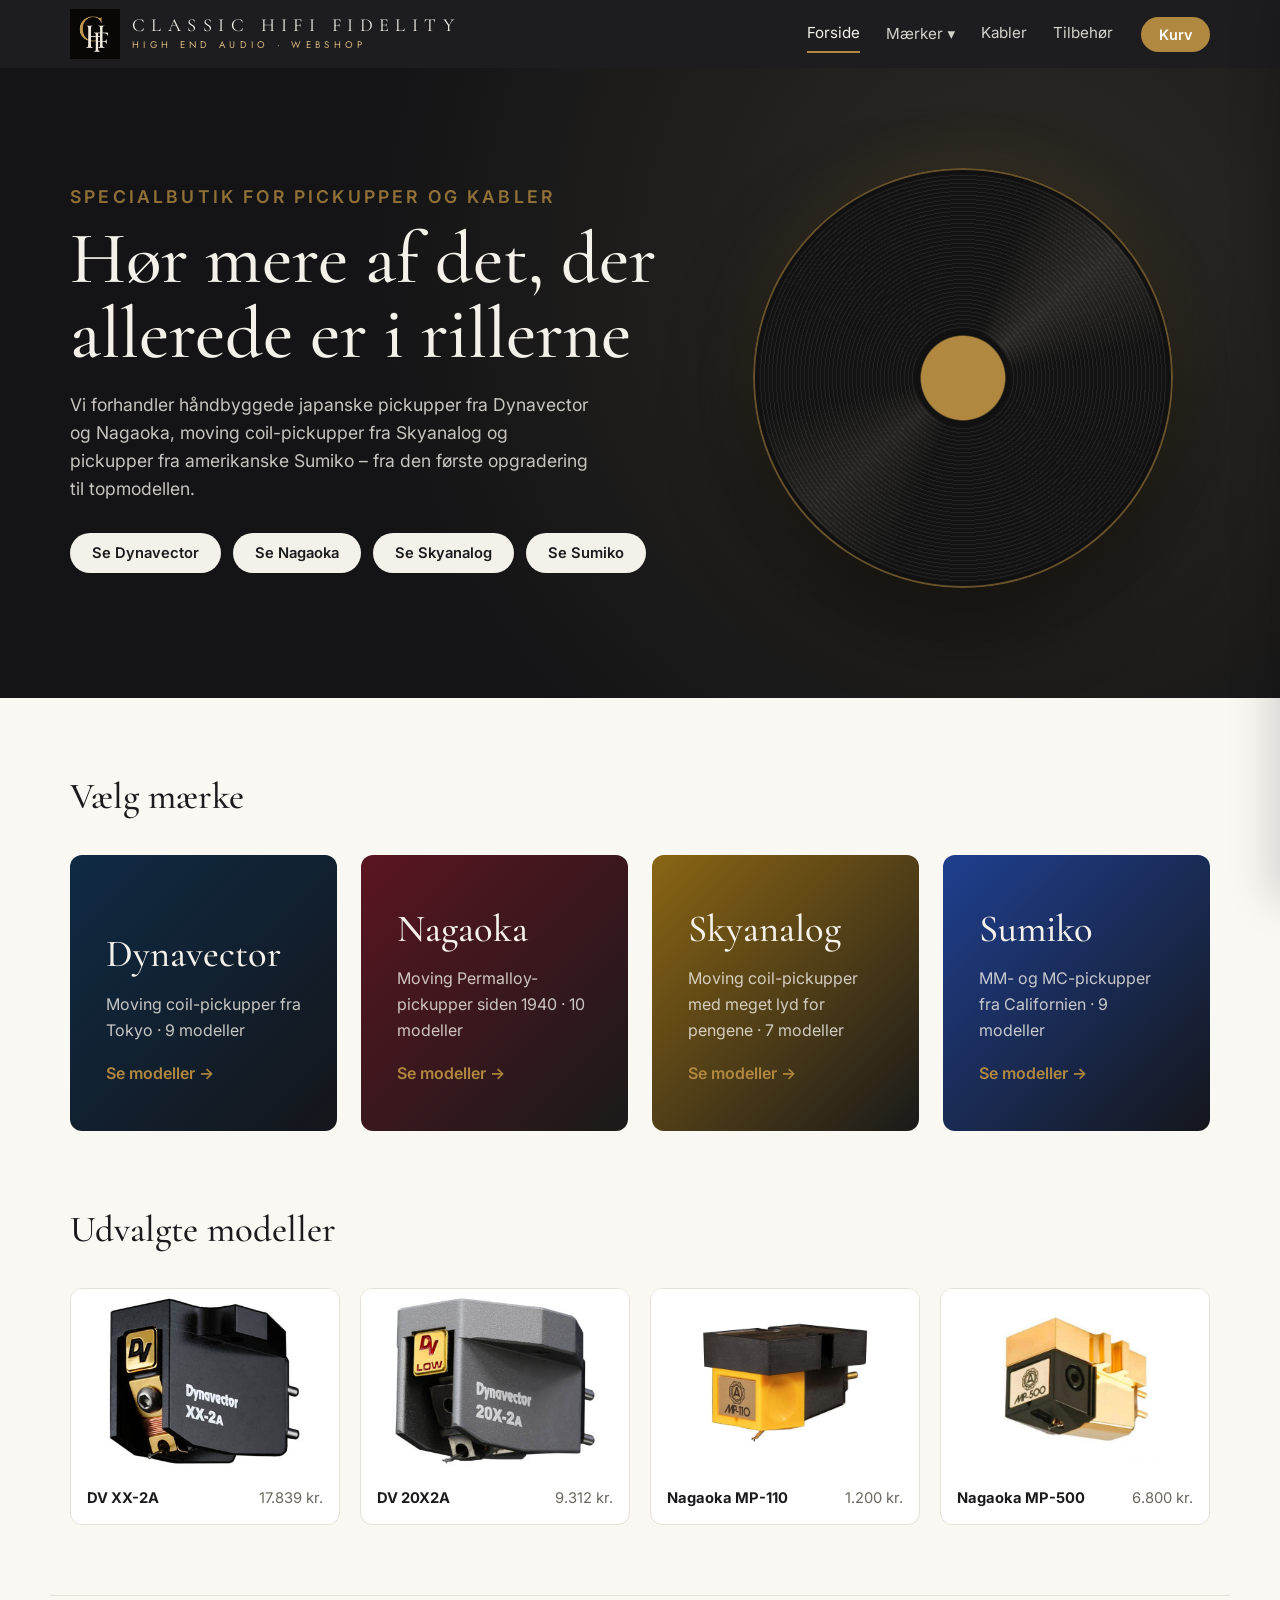
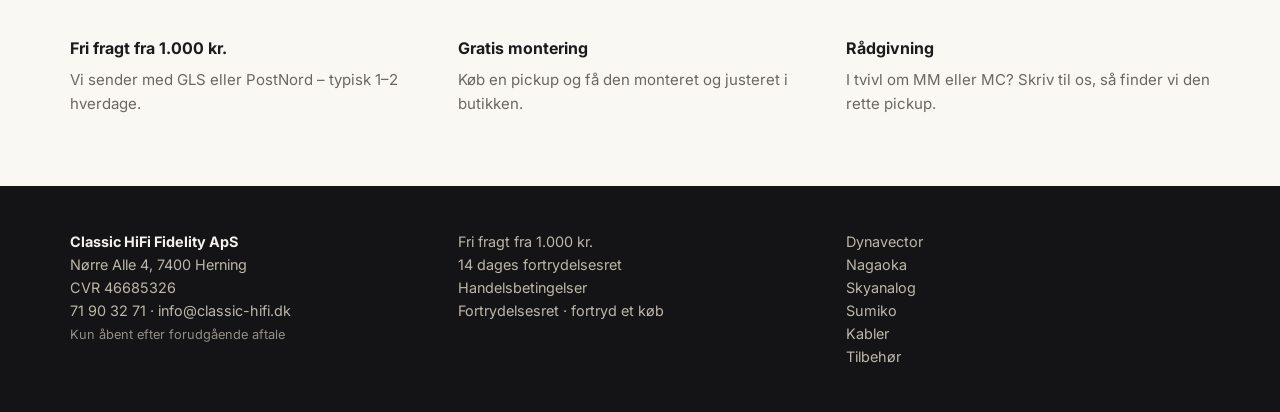
==== commit e902eafa: "Fri fragt fra 1.000 kr. i kurv, footer og forside (som i handelsbetingelserne) Co-Authored-By: Claud" ====
--- a/index.html
+++ b/index.html
@@ -70,7 +70,7 @@
 
   <section style="padding-top:0">
     <div class="wrap usp">
-      <div><h4>Fri fragt over 1.000 kr.</h4><p>Vi sender med GLS eller PostNord – typisk 1–2 hverdage.</p></div>
+      <div><h4>Fri fragt fra 1.000 kr.</h4><p>Vi sender med GLS eller PostNord – typisk 1–2 hverdage.</p></div>
       <div><h4>Gratis montering</h4><p>Køb en pickup og få den monteret og justeret i butikken.</p></div>
       <div><h4>Rådgivning</h4><p>I tvivl om MM eller MC? Skriv til os, så finder vi den rette pickup.</p></div>
     </div>
--- a/css/style.css
+++ b/css/style.css
@@ -138,6 +138,11 @@
 .cart-foot { padding: 20px 22px; border-top: 1px solid var(--line); }
 .cart-sum { display: flex; justify-content: space-between; margin-bottom: 14px; }
 .cart-foot .btn { width: 100%; }
+.checkout-msg { margin: 12px 0 0; padding: 10px 12px; border-radius: 6px; background: #fbeaea; color: #8a1f1f; font-size: .85rem; }
+.checkout-note { margin: 10px 0 0; text-align: center; font-size: .75rem; color: var(--muted, #777); }
+.thanks { text-align: center; max-width: 620px; margin: 0 auto; padding: 80px 0; }
+.thanks h1 { margin-bottom: 12px; }
+.thanks .btn { margin-top: 24px; }
 
 /* Footer */
 .site-footer { background: var(--dark); color: #bdb7aa; padding: 44px 0; font-size: .9rem; }
@@ -145,6 +150,7 @@
 .site-footer strong { color: #f4f1ea; }
 .site-footer a { text-decoration: none; }
 .site-footer a:hover { color: var(--gold); }
+.footer-note { font-size: .8rem; opacity: .75; }
 
 /* Responsive */
 @media (max-width: 900px) {
@@ -184,3 +190,24 @@
 
 .variants.single { grid-template-columns: 1fr; }
 .variants select.needs-choice { border-color: #c0392b; box-shadow: 0 0 0 3px rgba(192,57,43,.18); }
+
+/* ---------- Juridiske sider (handelsbetingelser, fortrydelsesret) ---------- */
+.legal { max-width: 760px; margin: 0 auto; padding: 56px 0 72px; line-height: 1.65; }
+.legal h1 { margin: 0 0 8px; }
+.legal .updated { color: var(--muted); font-size: .88rem; margin: 0 0 32px; }
+.legal h2 { font-size: 1.35rem; margin: 40px 0 10px; }
+.legal h3 { font-size: 1.02rem; margin: 22px 0 6px; }
+.legal ul { padding-left: 1.2em; }
+.legal li { margin: 4px 0; }
+.legal .toc { display: flex; flex-wrap: wrap; gap: 8px 18px; padding: 14px 18px; border: 1px solid var(--line); border-radius: 8px; font-size: .9rem; }
+.legal .note { padding: 14px 18px; border-left: 3px solid var(--gold); background: #faf6ee; border-radius: 0 8px 8px 0; }
+.legal .formular { padding: 18px 22px; border: 1px dashed #bbb; border-radius: 8px; background: #fff; }
+.withdraw-form { display: grid; gap: 14px; padding: 22px; border: 1px solid var(--line); border-radius: 10px; background: #fff; }
+.withdraw-form label { display: grid; gap: 5px; font-size: .9rem; font-weight: 500; }
+.withdraw-form input, .withdraw-form textarea { font: inherit; padding: 10px 12px; border: 1px solid #ccc; border-radius: 6px; }
+.withdraw-form .btn { justify-self: start; }
+.withdraw-confirm { padding: 16px 18px; border-radius: 8px; background: #faf6ee; }
+.withdraw-confirm .btn { margin-top: 10px; margin-right: 8px; }
+.checkout-terms { margin: 10px 0 0; font-size: .75rem; text-align: center; color: var(--muted); }
+.checkout-terms a { color: inherit; }
+.withdraw-form[hidden], .withdraw-confirm[hidden] { display: none; }
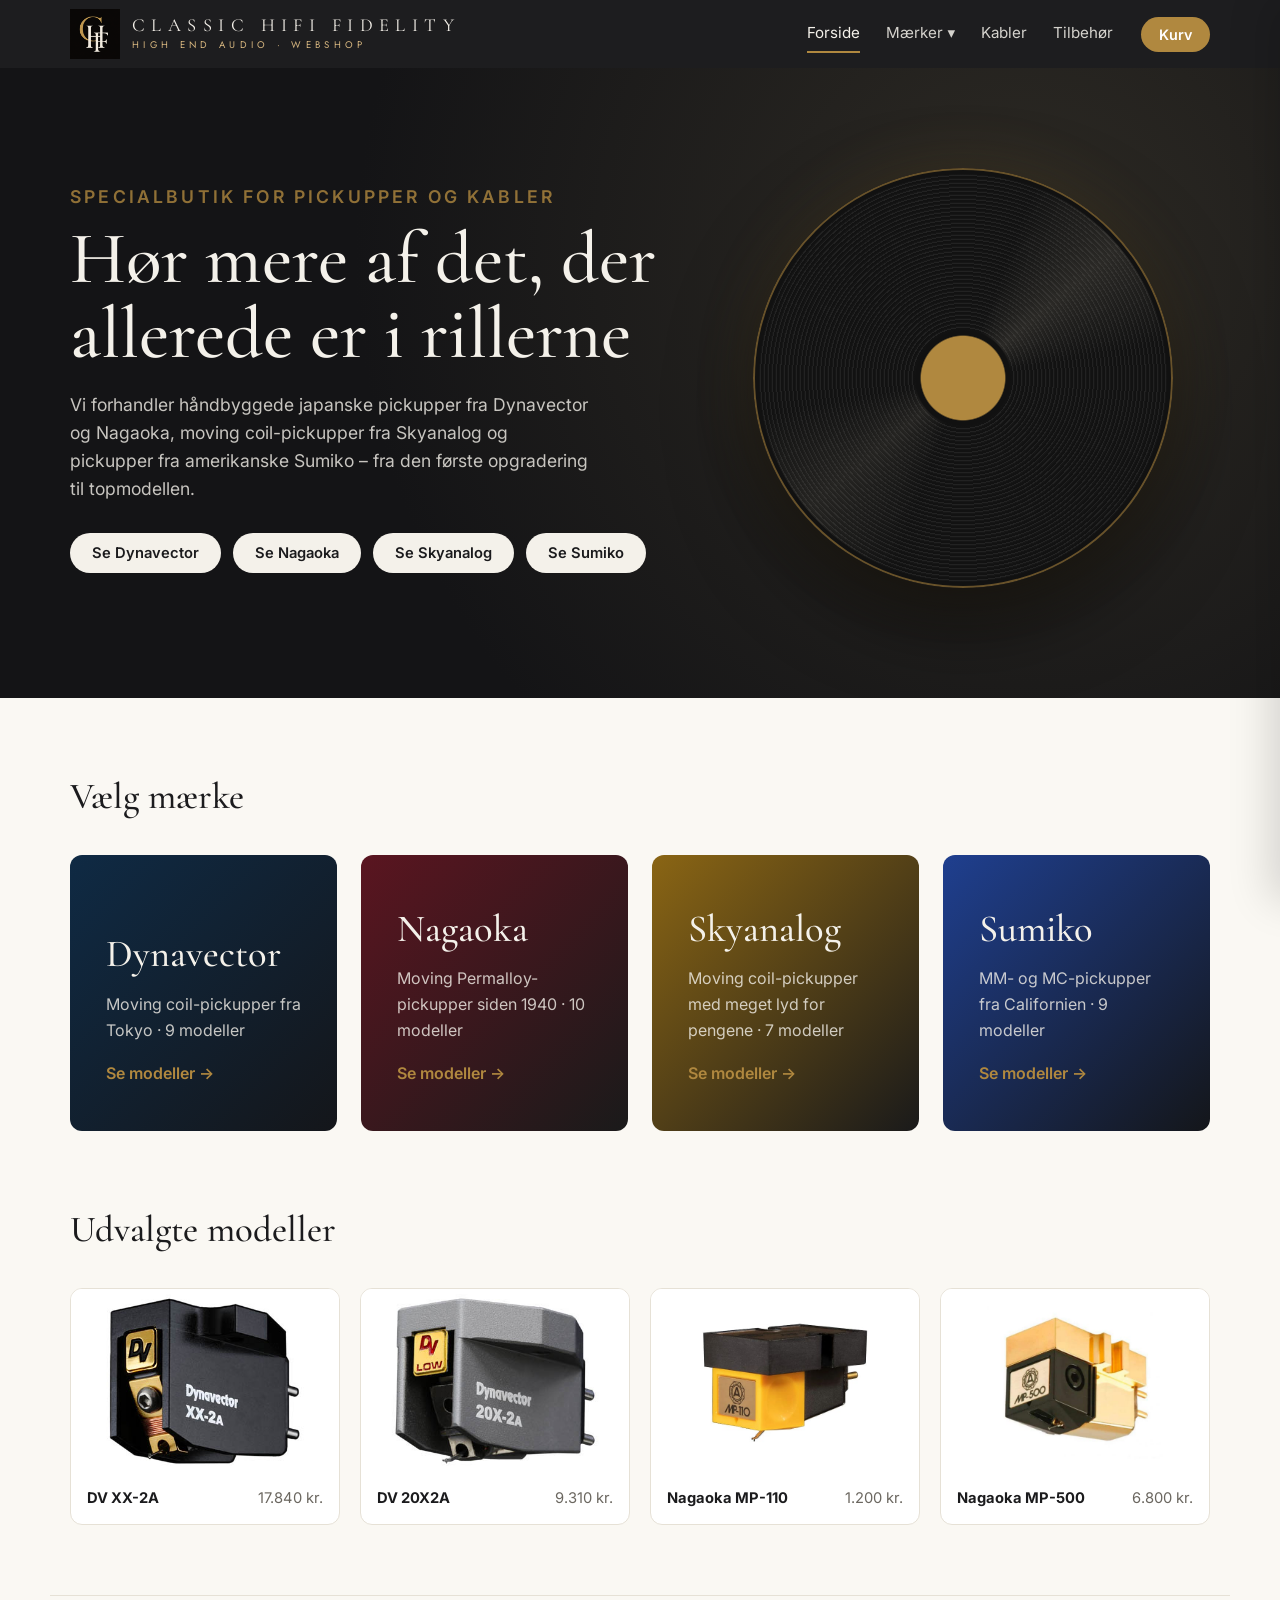
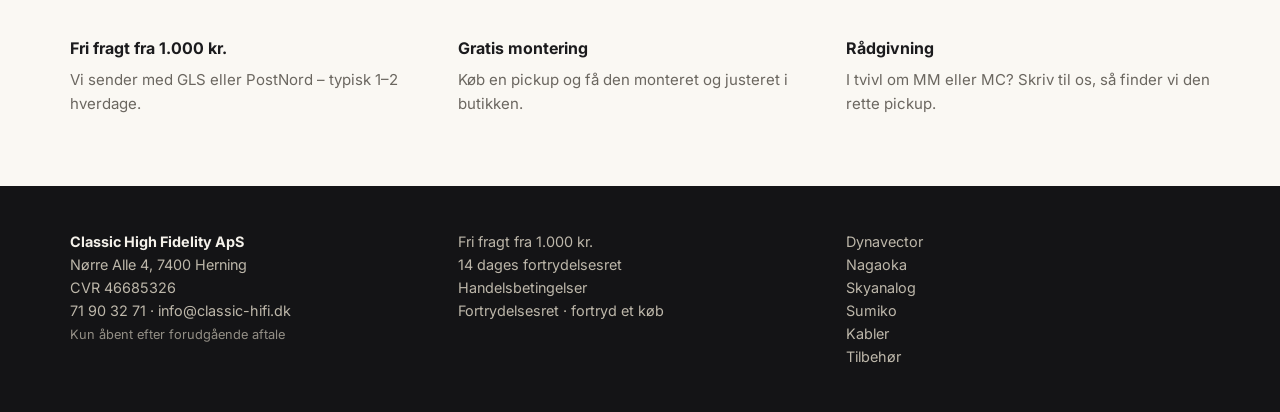
==== commit 1090fa20: "Versionsnummer på css/js-links, så iPad henter nye filer med det samme Co-Authored-By: Claude Opus 5" ====
--- a/index.html
+++ b/index.html
@@ -5,14 +5,14 @@
   <meta name="viewport" content="width=device-width, initial-scale=1">
   <link rel="preconnect" href="https://fonts.googleapis.com">
   <link href="https://fonts.googleapis.com/css2?family=Cormorant+Garamond:wght@500;600&family=Inter:wght@400;500;600;700&family=Jost:wght@400&display=swap" rel="stylesheet">
-  <link rel="stylesheet" href="css/style.css">
+  <link rel="stylesheet" href="css/style.css?v=202611131947">
   <link rel="icon" type="image/png" sizes="32x32" href="img/favicon-32.png">
   <link rel="apple-touch-icon" href="img/apple-touch-icon.png">
-  <script src="js/products.js" defer></script>
-  <script src="js/cardas.js" defer></script>
-  <script src="js/skyanalog.js" defer></script>
-  <script src="js/sumiko.js" defer></script>
-  <script src="js/shop.js" defer></script>
+  <script src="js/products.js?v=202611131947" defer></script>
+  <script src="js/cardas.js?v=202611131947" defer></script>
+  <script src="js/skyanalog.js?v=202611131947" defer></script>
+  <script src="js/sumiko.js?v=202611131947" defer></script>
+  <script src="js/shop.js?v=202611131947" defer></script>
   <title>Classic HiFi Fidelity – Pickupper fra Dynavector, Nagaoka, Skyanalog og Sumiko</title>
 </head>
 <body data-page="home">
--- a/css/style.css
+++ b/css/style.css
@@ -30,12 +30,14 @@
 .logo-sub, .logo-name { white-space: nowrap; }
 .logo-disc { width: 26px; height: 26px; border-radius: 50%; background: radial-gradient(circle, var(--gold) 0 18%, #111 19% 30%, #2a2a2a 31% 34%, #111 35% 60%, #2a2a2a 61% 64%, #111 65%); border: 1px solid #444; }
 .main-nav { display: flex; gap: 26px; margin-left: auto; align-items: center; }
-.main-nav a, .dropdown > span { text-decoration: none; font-size: .95rem; opacity: .85; cursor: pointer; padding: 6px 0; border-bottom: 2px solid transparent; }
-.main-nav a:hover, .dropdown > span:hover { opacity: 1; }
+.main-nav a, .dropdown > .dropdown-toggle { text-decoration: none; font-size: .95rem; opacity: .85; cursor: pointer; padding: 6px 0; border-bottom: 2px solid transparent; }
+.main-nav a:hover, .dropdown > .dropdown-toggle:hover { opacity: 1; }
 .main-nav .active { opacity: 1; border-color: var(--gold); }
 .dropdown { position: relative; }
 .dropdown-menu { position: absolute; top: 100%; left: -16px; min-width: 180px; padding: 8px; background: #1f1f22; border-radius: 10px; box-shadow: 0 12px 30px rgba(0,0,0,.35); display: none; flex-direction: column; }
-.dropdown:hover .dropdown-menu, .dropdown:focus-within .dropdown-menu { display: flex; }
+.dropdown-toggle { white-space: nowrap; font: inherit; color: inherit; background: none; border-top: 0; border-left: 0; border-right: 0; }
+@media (hover: hover) { .dropdown:hover .dropdown-menu { display: flex; } }
+.dropdown.open .dropdown-menu, .dropdown:focus-within .dropdown-menu { display: flex; }
 .dropdown-menu a { padding: 10px 12px; border-radius: 6px; border: 0 !important; }
 .dropdown-menu a:hover, .dropdown-menu a.active { background: #2c2c30; }
 .cart-btn { background: var(--gold); color: #fff; border: 0; border-radius: 999px; padding: 9px 18px; font: 600 .9rem var(--sans); cursor: pointer; display: flex; gap: 8px; align-items: center; }
@@ -158,13 +160,19 @@
   .record { max-width: 260px; }
   .featured { grid-template-columns: 1fr 1fr; }
 }
+@media (min-width: 681px) and (max-width: 900px) {
+  .header-inner { gap: 16px; }
+  .main-nav { gap: 18px; }
+  .logo-name { font-size: 1rem; letter-spacing: .2em; }
+  .logo-sub { letter-spacing: .18em; }
+}
 @media (max-width: 680px) {
   .wrap { padding: 0 16px; }
   .menu-toggle { display: block; }
   .header-inner { gap: 12px; }
   .main-nav { display: none; position: absolute; top: 68px; left: 0; right: 0; background: var(--dark); flex-direction: column; align-items: stretch; gap: 0; padding: 8px 16px 16px; }
   .menu-open .main-nav { display: flex; }
-  .main-nav a, .dropdown > span { padding: 12px 0; border: 0; }
+  .main-nav a, .dropdown > .dropdown-toggle { padding: 12px 0; border: 0; }
   .dropdown-menu { display: flex; position: static; background: none; box-shadow: none; padding: 0 0 0 14px; }
   .brand-cards, .usp, .footer-inner { grid-template-columns: 1fr; }
   .hero { padding: 60px 0; }
@@ -175,9 +183,9 @@
 .product-img img, .cart-thumb img { aspect-ratio: 320 / 220; object-fit: contain; background: #fff; }
 
 /* Valg af længde/stik på kabler */
-.variants { display: grid; grid-template-columns: 1fr 1fr; gap: 10px; margin: 4px 0 14px; }
+.variants { display: grid; grid-template-columns: minmax(0, 1fr) minmax(0, 1fr); gap: 10px; margin: 4px 0 14px; }
 .variants label { display: flex; flex-direction: column; gap: 4px; font-size: .78rem; font-weight: 600; text-transform: uppercase; letter-spacing: .06em; color: #777; }
-.variants select { font: inherit; font-size: .95rem; text-transform: none; letter-spacing: 0; color: #222; padding: 8px 10px; border: 1px solid #d8d2c4; border-radius: 8px; background: #fff; }
+.variants select { width: 100%; min-width: 0; font: inherit; font-size: .95rem; text-transform: none; letter-spacing: 0; color: #222; padding: 8px 10px; border: 1px solid #d8d2c4; border-radius: 8px; background: #fff; }
 @media (max-width: 420px) { .variants { grid-template-columns: 1fr; } }
 
 /* Grupper på kabelsiden */
@@ -188,7 +196,7 @@
 .group-nav a { padding: 7px 14px; border: 1px solid rgba(255,255,255,.25); border-radius: 999px; color: inherit; text-decoration: none; font-size: .9rem; }
 .group-nav a:hover { border-color: #c9a24b; color: #c9a24b; }
 
-.variants.single { grid-template-columns: 1fr; }
+.variants.single { grid-template-columns: minmax(0, 1fr); }
 .variants select.needs-choice { border-color: #c0392b; box-shadow: 0 0 0 3px rgba(192,57,43,.18); }
 
 /* ---------- Juridiske sider (handelsbetingelser, fortrydelsesret) ---------- */
@@ -211,3 +219,16 @@
 .checkout-terms { margin: 10px 0 0; font-size: .75rem; text-align: center; color: var(--muted); }
 .checkout-terms a { color: inherit; }
 .withdraw-form[hidden], .withdraw-confirm[hidden] { display: none; }
+
+/* Produktkort i samme række flugter: type, navn, tekst, data, valg og pris ligger på samme linjer. */
+@supports (grid-template-rows: subgrid) {
+  /* Afstanden mellem rækkerne ligger som margin på kortet, så den ikke lægges ind mellem kortets egne linjer. */
+  .grid:has(> .product) { row-gap: 0; }
+  .grid > .product { display: grid; grid-template-columns: minmax(0, 1fr); grid-row: span 7; grid-template-rows: subgrid; row-gap: 0; margin-bottom: 26px; min-width: 0; }
+  .grid > .product > .product-body { display: contents; }
+  .grid > .product > .product-body > * { margin-left: 22px; margin-right: 22px; }
+  .grid > .product .product-type { margin-top: 22px; }
+  .grid > .product .product-foot { margin-top: 0; margin-bottom: 22px; align-self: end; }
+  .grid > .product .specs { align-self: start; }
+}
+.variants.none { margin-top: 0; margin-bottom: 0; }
